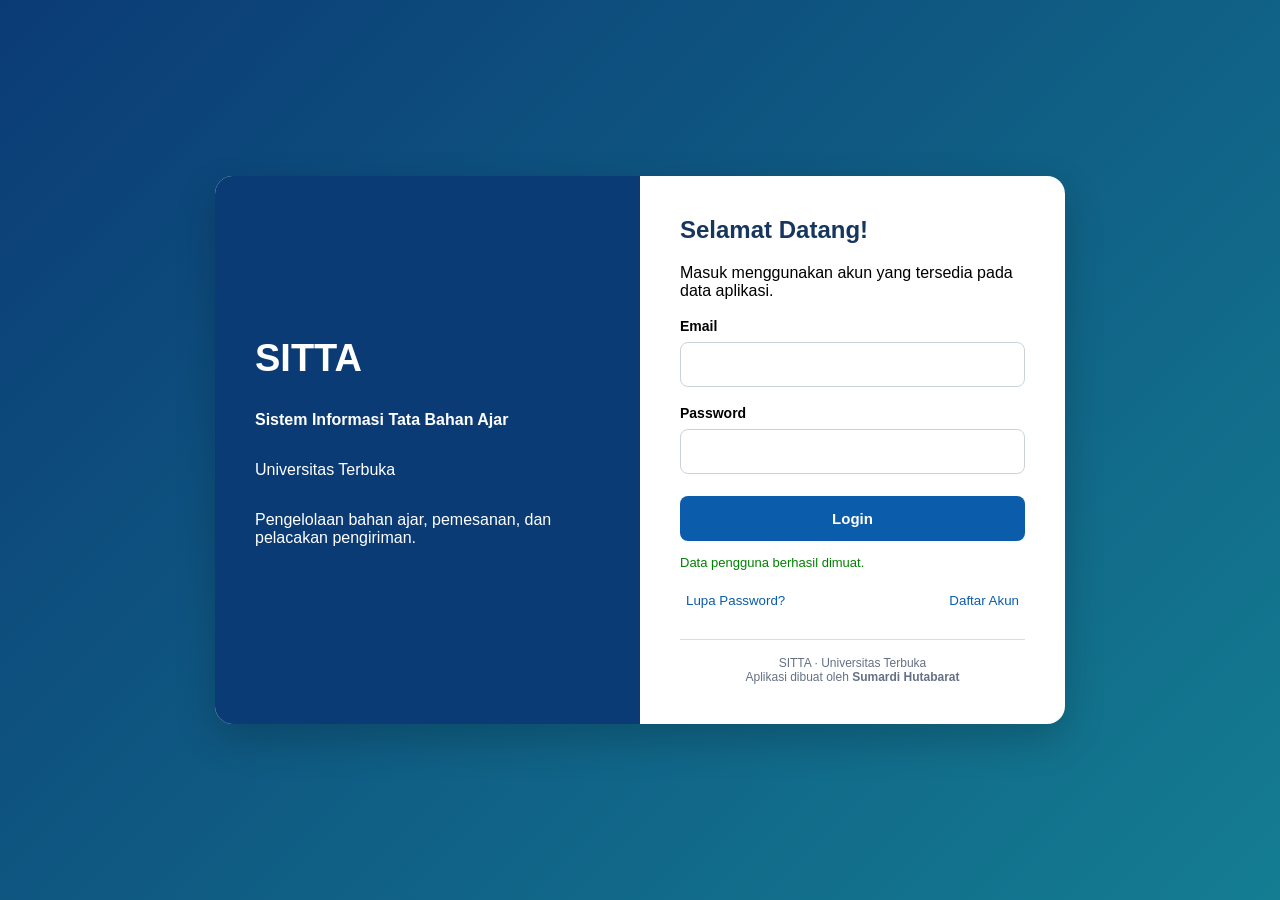
==== dashboard.html @ 5475730e "Create dashboard.html" ====
```html
<!DOCTYPE html>
<html lang="id">
<head>
    <meta charset="UTF-8">
    <meta name="viewport" content="width=device-width, initial-scale=1.0">
    <title>Dashboard SITTA - Universitas Terbuka</title>

    <style>
        * {
            box-sizing: border-box;
            margin: 0;
            padding: 0;
        }

        body {
            font-family: Arial, sans-serif;
            background: #f3f6fb;
            color: #243247;
        }

        header {
            background: #123b68;
            color: white;
            padding: 20px 5%;
            display: flex;
            justify-content: space-between;
            align-items: center;
            gap: 15px;
            flex-wrap: wrap;
        }

        header h1 {
            font-size: 23px;
        }

        header p {
            margin-top: 6px;
            font-size: 13px;
            color: #dce8f7;
        }

        .logout {
            border: 1px solid white;
            color: white;
            background: transparent;
            border-radius: 7px;
            padding: 10px 16px;
            cursor: pointer;
        }

        .logout:hover {
            background: white;
            color: #123b68;
        }

        main {
            max-width: 1200px;
            margin: 28px auto;
            padding: 0 20px 35px;
        }

        .welcome {
            background: linear-gradient(120deg, #174d83, #2878b9);
            color: white;
            padding: 27px;
            border-radius: 14px;
            margin-bottom: 25px;
            box-shadow: 0 5px 15px #173b6618;
        }

        .welcome h2 {
            font-size: 25px;
            margin-bottom: 10px;
        }

        .welcome p {
            line-height: 1.6;
        }

        .section-title {
            margin: 25px 0 15px;
            font-size: 20px;
        }

        .menu-grid {
            display: grid;
            grid-template-columns: repeat(3, minmax(0, 1fr));
            gap: 16px;
        }

        .menu-card {
            display: block;
            background: white;
            padding: 22px;
            min-height: 130px;
            border-radius: 12px;
            border: 1px solid #e4eaf2;
            text-decoration: none;
            color: #243247;
            transition: 0.2s;
            box-shadow: 0 3px 10px #173b6608;
        }

        .menu-card:hover {
            transform: translateY(-3px);
            border-color: #2878b9;
            box-shadow: 0 7px 18px #173b6615;
        }

        .menu-icon {
            font-size: 27px;
            margin-bottom: 13px;
        }

        .menu-card h3 {
            color: #174d83;
            font-size: 16px;
            margin-bottom: 7px;
        }

        .menu-card p {
            font-size: 13px;
            line-height: 1.5;
            color: #68778b;
        }

        .tracking-box {
            margin-top: 28px;
            background: white;
            padding: 25px;
            border-radius: 12px;
            border: 1px solid #e4eaf2;
            box-shadow: 0 3px 10px #173b6608;
        }

        .tracking-box h2 {
            font-size: 21px;
            margin-bottom: 8px;
        }

        .tracking-box .description {
            color: #68778b;
            font-size: 14px;
            margin-bottom: 18px;
            line-height: 1.6;
        }

        .search-form {
            display: flex;
            gap: 10px;
            margin-bottom: 20px;
        }

        .search-form input {
            flex: 1;
            min-width: 0;
            padding: 13px;
            border: 1px solid #cbd5e1;
            border-radius: 7px;
            font-size: 15px;
        }

        .search-form button {
            background: #1765a5;
            color: white;
            border: none;
            border-radius: 7px;
            padding: 0 24px;
            font-size: 15px;
            cursor: pointer;
        }

        .search-form button:hover {
            background: #104c80;
        }

        .message {
            padding: 14px;
            background: #f8fafc;
            border-radius: 7px;
            color: #64748b;
            font-size: 14px;
        }

        .result {
            display: none;
            margin-top: 18px;
        }

        .result-heading {
            display: flex;
            justify-content: space-between;
            align-items: center;
            gap: 12px;
            flex-wrap: wrap;
            margin-bottom: 18px;
        }

        .status {
            display: inline-block;
            padding: 7px 12px;
            border-radius: 20px;
            font-size: 12px;
            font-weight: bold;
            background: #dbeafe;
            color: #1d4ed8;
        }

        .progress-track {
            height: 10px;
            background: #e2e8f0;
            border-radius: 20px;
            overflow: hidden;
            margin: 12px 0 8px;
        }

        .progress-fill {
            height: 100%;
            width: 0;
            background: #16a34a;
            border-radius: 20px;
            transition: width 0.4s;
        }

        .progress-caption {
            font-size: 13px;
            color: #64748b;
            margin-bottom: 22px;
        }

        .detail-grid {
            display: grid;
            grid-template-columns: repeat(2, minmax(0, 1fr));
            gap: 12px;
        }

        .detail-item {
            padding: 15px;
            border-radius: 8px;
            background: #f6f8fc;
            overflow-wrap: anywhere;
        }

        .detail-item .label {
            font-size: 12px;
            color: #64748b;
            margin-bottom: 7px;
        }

        .detail-item .value {
            font-size: 15px;
            font-weight: bold;
        }

        .history {
            margin-top: 24px;
        }

        .history h3 {
            font-size: 17px;
            margin-bottom: 15px;
        }

        .history-item {
            border-left: 3px solid #2878b9;
            padding: 2px 0 17px 15px;
            margin-left: 5px;
        }

        .history-item:last-child {
            padding-bottom: 0;
        }

        .history-time {
            font-size: 12px;
            color: #64748b;
            margin-bottom: 5px;
        }

        .history-text {
            font-size: 14px;
            line-height: 1.5;
        }

        footer {
            text-align: center;
            padding: 22px 15px;
            color: #7b8798;
            font-size: 12px;
        }

        @media (max-width: 800px) {
            .menu-grid {
                grid-template-columns: repeat(2, minmax(0, 1fr));
            }
        }

        @media (max-width: 520px) {
            header h1 {
                font-size: 19px;
            }

            main {
                margin-top: 18px;
                padding: 0 13px 25px;
            }

            .welcome {
                padding: 21px;
            }

            .welcome h2 {
                font-size: 21px;
            }

            .menu-grid,
            .detail-grid {
                grid-template-columns: 1fr;
            }

            .search-form {
                flex-direction: column;
            }

            .search-form button {
                padding: 13px;
            }

            .tracking-box {
                padding: 18px;
            }
        }
    </style>
</head>

<body>
    <header>
        <div>
            <h1>SITTA | Universitas Terbuka</h1>
            <p>Sistem Informasi Tiras dan Transaksi Bahan Ajar</p>
        </div>
        <button class="logout" id="logoutButton" type="button">
            Keluar
        </button>
    </header>

    <main>
        <section class="welcome">
            <h2 id="greeting">Selamat datang!</h2>
            <p id="userInfo">Selamat menggunakan aplikasi SITTA.</p>
            <p id="dateInfo"></p>
        </section>

        <h2 class="section-title">Menu Utama</h2>

        <section class="menu-grid">
            <a class="menu-card" href="stok.html">
                <div class="menu-icon">📚</div>
                <h3>Informasi Bahan Ajar</h3>
                <p>Melihat informasi dan ketersediaan stok bahan ajar.</p>
            </a>

            <a class="menu-card" href="#tracking">
                <div class="menu-icon">📦</div>
                <h3>Tracking Pengiriman</h3>
                <p>Mencari status pengiriman berdasarkan nomor DO.</p>
            </a>

            <a class="menu-card" href="laporan.html">
                <div class="menu-icon">📊</div>
                <h3>Laporan</h3>
                <p>Menu untuk melihat laporan transaksi bahan ajar.</p>
            </a>

            <a class="menu-card" href="monitoring.html">
                <div class="menu-icon">🚚</div>
                <h3>Monitoring Progress DO</h3>
                <p>Memantau perkembangan pengiriman Delivery Order.</p>
            </a>

            <a class="menu-card" href="rekap.html">
                <div class="menu-icon">🗂️</div>
                <h3>Rekap Bahan Ajar</h3>
                <p>Menu rekapitulasi data bahan ajar.</p>
            </a>

            <a class="menu-card" href="histori.html">
                <div class="menu-icon">🕘</div>
                <h3>Histori Transaksi</h3>
                <p>Menu untuk melihat riwayat transaksi bahan ajar.</p>
            </a>
        </section>

        <section class="tracking-box" id="tracking">
            <h2>Tracking Pengiriman Bahan Ajar</h2>
            <p class="description">
                Masukkan nomor Delivery Order (DO), lalu tekan Cari untuk
                melihat status dan detail pengiriman.
            </p>

            <form class="search-form" id="trackingForm">
                <input
                    type="text"
                    id="nomorDO"
                    placeholder="Contoh: 2023001234"
                    aria-label="Nomor Delivery Order"
                    required
                >
                <button type="submit">Cari</button>
            </form>

            <div class="message" id="message">
                Silakan masukkan nomor DO untuk mencari data pengiriman.
            </div>

            <div class="result" id="result">
                <div class="result-heading">
                    <div>
                        <h3 id="resultDO">Nomor DO</h3>
                        <p id="resultName" style="margin-top: 7px;"></p>
                    </div>
                    <span class="status" id="resultStatus"></span>
                </div>

                <p style="font-size: 14px;">Progress pengiriman</p>
                <div class="progress-track">
                    <div class="progress-fill" id="progressFill"></div>
                </div>
                <p class="progress-caption" id="progressCaption"></p>

                <div class="detail-grid">
                    <div class="detail-item">
                        <div class="label">Nama Mahasiswa</div>
                        <div class="value" id="detailNama"></div>
                    </div>
                    <div class="detail-item">
                        <div class="label">Ekspedisi</div>
                        <div class="value" id="detailEkspedisi"></div>
                    </div>
                    <div class="detail-item">
                        <div class="label">Tanggal Kirim</div>
                        <div class="value" id="detailTanggal"></div>
                    </div>
                    <div class="detail-item">
                        <div class="label">Jenis Paket / Kode Lokasi</div>
                        <div class="value" id="detailPaket"></div>
                    </div>
                    <div class="detail-item">
                        <div class="label">Total Pembayaran</div>
                        <div class="value" id="detailTotal"></div>
                    </div>
                </div>

                <div class="history">
                    <h3>Riwayat Perjalanan</h3>
                    <div id="historyList"></div>
                </div>
            </div>
        </section>
    </main>

    <footer>
        SITTA — Sistem Informasi Tiras dan Transaksi Bahan Ajar
    </footer>

    <!-- Data pengguna dan tracking diambil dari data.js -->
    <script src="./data.js"></script>

    <script>
        // Periksa sesi login
        const sesiPengguna = sessionStorage.getItem("sittaPenggunaAktif");

        if (!sesiPengguna) {
            window.location.replace("./login.html");
        }

        let penggunaAktif = null;

        try {
            penggunaAktif = JSON.parse(sesiPengguna || "null");
        } catch (error) {
            penggunaAktif = null;
        }

        // Greeting berdasarkan waktu lokal perangkat
        function tampilkanGreeting() {
            const jam = new Date().getHours();
            let sapaan = "Selamat malam";

            if (jam >= 4 && jam < 11) {
                sapaan = "Selamat pagi";
            } else if (jam >= 11 && jam < 15) {
                sapaan = "Selamat siang";
            } else if (jam >= 15 && jam < 18) {
                sapaan = "Selamat sore";
            }

            const nama = penggunaAktif && penggunaAktif.nama
                ? penggunaAktif.nama
                : "Pengguna SITTA";

            document.getElementById("greeting").textContent =
                sapaan + ", " + nama + "!";

            document.getElementById("userInfo").textContent =
                "Selamat datang di Dashboard SITTA Universitas Terbuka.";

            document.getElementById("dateInfo").textContent =
                new Date().toLocaleDateString("id-ID", {
                    weekday: "long",
                    day: "numeric",
                    month: "long",
                    year: "numeric"
                });
        }

        tampilkanGreeting();

        // Keluar dari aplikasi
        document.getElementById("logoutButton").addEventListener("click", function () {
            sessionStorage.removeItem("sittaPenggunaAktif");
            window.location.replace("./login.html");
        });

        // Cari dan tampilkan data tracking
        document.getElementById("trackingForm").addEventListener("submit", function (event) {
            event.preventDefault();

            const nomor = document.getElementById("nomorDO").value.trim();
            const message = document.getElementById("message");
            const result = document.getElementById("result");

            result.style.display = "none";
            message.style.display = "block";

            if (!nomor) {
                message.textContent = "Silakan masukkan nomor DO terlebih dahulu.";
                return;
            }

            if (typeof dataTracking === "undefined") {
                message.textContent =
                    "Data tracking tidak ditemukan. Periksa isi file data.js.";
                return;
            }

            const data = dataTracking[nomor];

            if (!data) {
                message.textContent =
                    "Nomor DO " + nomor +
                    " tidak ditemukan. Periksa kembali nomor yang dimasukkan.";
                return;
            }

            const riwayat = Array.isArray(data.perjalanan)
                ? data.perjalanan
                : [];

            const statusLower = String(data.status || "").toLowerCase();
            let progress = 25;

            if (statusLower.includes("perjalanan")) {
                progress = 60;
            } else if (
                statusLower.includes("dikirim") ||
                statusLower.includes("selesai") ||
                statusLower.includes("diterima")
            ) {
                progress = 100;
            }

            document.getElementById("resultDO").textContent =
                "Nomor DO: " + (data.nomorDO || nomor);

            document.getElementById("resultName").textContent =
                "Nama mahasiswa: " + (data.nama || "-");

            document.getElementById("resultStatus").textContent =
                data.status || "Status tidak tersedia";

            document.getElementById("progressFill").style.width =
                progress + "%";

            document.getElementById("progressCaption").textContent =
                progress + "% — " + (data.status || "Status tidak tersedia");

            document.getElementById("detailNama").textContent =
                data.nama || "-";

            document.getElementById("detailEkspedisi").textContent =
                data.ekspedisi || "-";

            document.getElementById("detailTanggal").textContent =
                data.tanggalKirim || "-";

            document.getElementById("detailPaket").textContent =
                data.paket || "-";

            document.getElementById("detailTotal").textContent =
                data.total || "-";

            const historyList = document.getElementById("historyList");
            historyList.replaceChildren();

            if (riwayat.length === 0) {
                const kosong = document.createElement("p");
                kosong.className = "message";
                kosong.textContent = "Belum ada riwayat perjalanan.";
                historyList.appendChild(kosong);
            } else {
                riwayat.forEach(function (item) {
                    const baris = document.createElement("div");
                    baris.className = "history-item";

                    const waktu = document.createElement("div");
                    waktu.className = "history-time";
                    waktu.textContent = item.waktu || "-";

                    const keterangan = document.createElement("div");
                    keterangan.className = "history-text";
                    keterangan.textContent = item.keterangan || "-";

                    baris.appendChild(waktu);
                    baris.appendChild(keterangan);
                    historyList.appendChild(baris);
                });
            }

            message.style.display = "none";
            result.style.display = "block";
        });
    </script>
</body>
</html>
```
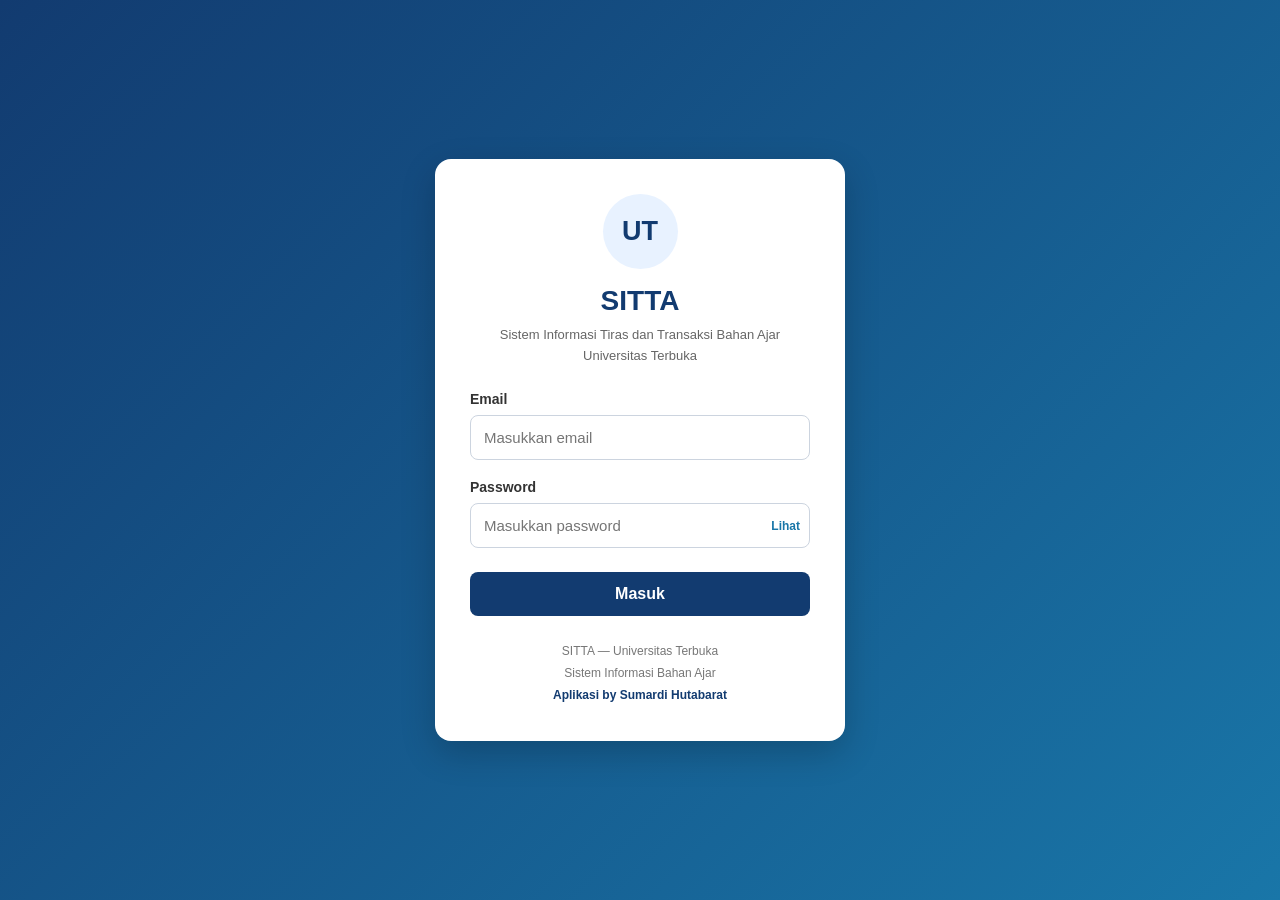
==== commit e95d15f5: "Update dashboard.html" ====
--- a/dashboard.html
+++ b/dashboard.html
@@ -7,6 +7,17 @@
     <title>Dashboard SITTA - Universitas Terbuka</title>
 
     <style>
+        :root {
+            --biru: #174d83;
+            --biru-gelap: #10365e;
+            --biru-muda: #eaf3fc;
+            --latar: #f3f6fb;
+            --teks: #263548;
+            --abu: #64748b;
+            --garis: #e2e8f0;
+            --putih: #ffffff;
+        }
+
         * {
             box-sizing: border-box;
             margin: 0;
@@ -14,257 +25,393 @@
         }
 
         body {
-            font-family: Arial, sans-serif;
-            background: #f3f6fb;
-            color: #243247;
+            font-family: Arial, Helvetica, sans-serif;
+            background: var(--latar);
+            color: var(--teks);
         }
 
         header {
-            background: #123b68;
+            background: var(--biru-gelap);
             color: white;
-            padding: 20px 5%;
+            padding: 18px 5%;
+            display: flex;
+            align-items: center;
+            justify-content: space-between;
+            gap: 15px;
+            flex-wrap: wrap;
+        }
+
+        .brand {
+            display: flex;
+            align-items: center;
+            gap: 12px;
+        }
+
+        .brand-icon {
+            width: 48px;
+            height: 48px;
+            border-radius: 10px;
+            background: white;
+            color: var(--biru);
+            display: grid;
+            place-items: center;
+            font-size: 27px;
+        }
+
+        .brand h1 {
+            font-size: 23px;
+            margin-bottom: 5px;
+        }
+
+        .brand p {
+            font-size: 12px;
+            color: #dceafa;
+        }
+
+        .header-right {
+            display: flex;
+            align-items: center;
+            gap: 15px;
+        }
+
+        #headerUser {
+            font-size: 14px;
+        }
+
+        .logout {
+            background: transparent;
+            border: 1px solid white;
+            border-radius: 7px;
+            color: white;
+            padding: 10px 15px;
+            cursor: pointer;
+        }
+
+        .logout:hover {
+            background: white;
+            color: var(--biru-gelap);
+        }
+
+        main {
+            max-width: 1200px;
+            margin: 28px auto;
+            padding: 0 22px 40px;
+        }
+
+        /* GREETING */
+        .welcome {
+            background: linear-gradient(120deg, #174d83, #2878b9);
+            color: white;
+            padding: 30px;
+            border-radius: 15px;
+            margin-bottom: 30px;
+            box-shadow: 0 6px 18px #174d8318;
+        }
+
+        .welcome .date {
+            color: #dceafa;
+            font-size: 13px;
+            margin-bottom: 12px;
+        }
+
+        .welcome h2 {
+            font-size: 28px;
+            margin-bottom: 12px;
+        }
+
+        .welcome p {
+            font-size: 14px;
+            line-height: 1.7;
+        }
+
+        /* MENU */
+        .section-heading {
             display: flex;
             justify-content: space-between;
             align-items: center;
-            gap: 15px;
             flex-wrap: wrap;
-        }
-
-        header h1 {
-            font-size: 23px;
-        }
-
-        header p {
-            margin-top: 6px;
+            gap: 10px;
+            margin-bottom: 17px;
+        }
+
+        .section-heading h2 {
+            font-size: 21px;
+        }
+
+        .section-heading span {
             font-size: 13px;
-            color: #dce8f7;
-        }
-
-        .logout {
-            border: 1px solid white;
-            color: white;
-            background: transparent;
-            border-radius: 7px;
-            padding: 10px 16px;
-            cursor: pointer;
-        }
-
-        .logout:hover {
-            background: white;
-            color: #123b68;
-        }
-
-        main {
-            max-width: 1200px;
-            margin: 28px auto;
-            padding: 0 20px 35px;
-        }
-
-        .welcome {
-            background: linear-gradient(120deg, #174d83, #2878b9);
-            color: white;
-            padding: 27px;
-            border-radius: 14px;
-            margin-bottom: 25px;
-            box-shadow: 0 5px 15px #173b6618;
-        }
-
-        .welcome h2 {
-            font-size: 25px;
-            margin-bottom: 10px;
-        }
-
-        .welcome p {
-            line-height: 1.6;
-        }
-
-        .section-title {
-            margin: 25px 0 15px;
-            font-size: 20px;
+            color: var(--abu);
         }
 
         .menu-grid {
             display: grid;
             grid-template-columns: repeat(3, minmax(0, 1fr));
-            gap: 16px;
+            gap: 18px;
         }
 
         .menu-card {
-            display: block;
+            display: flex;
+            align-items: flex-start;
+            gap: 14px;
+            min-height: 145px;
+            padding: 22px 18px;
             background: white;
-            padding: 22px;
-            min-height: 130px;
-            border-radius: 12px;
-            border: 1px solid #e4eaf2;
+            border: 1px solid var(--garis);
+            border-radius: 13px;
+            color: var(--teks);
             text-decoration: none;
-            color: #243247;
             transition: 0.2s;
-            box-shadow: 0 3px 10px #173b6608;
+            box-shadow: 0 3px 10px #14325008;
         }
 
         .menu-card:hover {
             transform: translateY(-3px);
-            border-color: #2878b9;
-            box-shadow: 0 7px 18px #173b6615;
+            border-color: #83b4e5;
+            box-shadow: 0 8px 20px #14325012;
         }
 
         .menu-icon {
-            font-size: 27px;
-            margin-bottom: 13px;
-        }
-
-        .menu-card h3 {
-            color: #174d83;
-            font-size: 16px;
-            margin-bottom: 7px;
-        }
-
-        .menu-card p {
+            width: 48px;
+            height: 48px;
+            flex-shrink: 0;
+            display: grid;
+            place-items: center;
+            background: var(--biru-muda);
+            border-radius: 12px;
+            font-size: 25px;
+        }
+
+        .menu-content h3 {
+            color: var(--biru);
+            font-size: 15px;
+            line-height: 1.5;
+            margin-bottom: 8px;
+        }
+
+        .menu-content p {
+            color: var(--abu);
             font-size: 13px;
-            line-height: 1.5;
-            color: #68778b;
-        }
-
-        .tracking-box {
-            margin-top: 28px;
+            line-height: 1.6;
+        }
+
+        /* TRACKING */
+        .panel {
             background: white;
-            padding: 25px;
-            border-radius: 12px;
-            border: 1px solid #e4eaf2;
-            box-shadow: 0 3px 10px #173b6608;
-        }
-
-        .tracking-box h2 {
+            border: 1px solid var(--garis);
+            border-radius: 14px;
+            padding: 26px;
+            margin-top: 30px;
+            box-shadow: 0 3px 10px #14325008;
+        }
+
+        .panel h2 {
             font-size: 21px;
-            margin-bottom: 8px;
-        }
-
-        .tracking-box .description {
-            color: #68778b;
+            margin-bottom: 10px;
+        }
+
+        .description {
+            color: var(--abu);
             font-size: 14px;
-            margin-bottom: 18px;
-            line-height: 1.6;
+            line-height: 1.7;
+            margin-bottom: 20px;
         }
 
         .search-form {
             display: flex;
             gap: 10px;
-            margin-bottom: 20px;
         }
 
         .search-form input {
             flex: 1;
             min-width: 0;
-            padding: 13px;
+            padding: 14px;
             border: 1px solid #cbd5e1;
-            border-radius: 7px;
-            font-size: 15px;
+            border-radius: 8px;
+            font-size: 14px;
+            outline: none;
+        }
+
+        .search-form input:focus {
+            border-color: #2878b9;
+            box-shadow: 0 0 0 3px #2878b91c;
         }
 
         .search-form button {
-            background: #1765a5;
+            border: none;
+            border-radius: 8px;
+            background: var(--biru);
             color: white;
-            border: none;
-            border-radius: 7px;
-            padding: 0 24px;
-            font-size: 15px;
+            font-weight: bold;
+            padding: 0 27px;
             cursor: pointer;
         }
 
         .search-form button:hover {
-            background: #104c80;
+            background: var(--biru-gelap);
         }
 
         .message {
-            padding: 14px;
+            padding: 14px 16px;
+            margin-top: 18px;
             background: #f8fafc;
-            border-radius: 7px;
-            color: #64748b;
+            border: 1px solid var(--garis);
+            border-radius: 8px;
+            color: var(--abu);
             font-size: 14px;
-        }
-
-        .result {
+            line-height: 1.6;
+        }
+
+        .message.error {
+            color: #b91c1c;
+            background: #fef2f2;
+            border-color: #fecaca;
+        }
+
+        .results {
             display: none;
-            margin-top: 18px;
+            margin-top: 25px;
+            padding-top: 23px;
+            border-top: 1px solid var(--garis);
         }
 
         .result-heading {
             display: flex;
             justify-content: space-between;
-            align-items: center;
-            gap: 12px;
+            align-items: flex-start;
             flex-wrap: wrap;
-            margin-bottom: 18px;
+            gap: 14px;
+            margin-bottom: 22px;
+        }
+
+        .result-heading h3 {
+            font-size: 19px;
+            margin-bottom: 8px;
+        }
+
+        .result-heading p {
+            font-size: 14px;
+            color: var(--abu);
         }
 
         .status {
             display: inline-block;
-            padding: 7px 12px;
             border-radius: 20px;
+            padding: 8px 13px;
             font-size: 12px;
             font-weight: bold;
+            color: #1d4ed8;
             background: #dbeafe;
-            color: #1d4ed8;
+        }
+
+        .status.selesai {
+            color: #166534;
+            background: #dcfce7;
+        }
+
+        .progress-label {
+            font-size: 14px;
+            font-weight: bold;
         }
 
         .progress-track {
-            height: 10px;
-            background: #e2e8f0;
+            height: 11px;
+            margin: 12px 0 8px;
             border-radius: 20px;
             overflow: hidden;
-            margin: 12px 0 8px;
+            background: #e2e8f0;
         }
 
         .progress-fill {
             height: 100%;
             width: 0;
+            border-radius: 20px;
             background: #16a34a;
-            border-radius: 20px;
-            transition: width 0.4s;
+            transition: width 0.35s;
         }
 
         .progress-caption {
-            font-size: 13px;
-            color: #64748b;
+            color: var(--abu);
+            font-size: 12px;
             margin-bottom: 22px;
         }
 
         .detail-grid {
             display: grid;
             grid-template-columns: repeat(2, minmax(0, 1fr));
-            gap: 12px;
+            gap: 13px;
         }
 
         .detail-item {
-            padding: 15px;
-            border-radius: 8px;
-            background: #f6f8fc;
+            padding: 16px;
+            background: #f7f9fc;
+            border-radius: 9px;
             overflow-wrap: anywhere;
         }
 
-        .detail-item .label {
+        .detail-label {
+            color: var(--abu);
             font-size: 12px;
-            color: #64748b;
-            margin-bottom: 7px;
-        }
-
-        .detail-item .value {
-            font-size: 15px;
+            margin-bottom: 8px;
+        }
+
+        .detail-value {
+            font-size: 14px;
             font-weight: bold;
         }
 
-        .history {
-            margin-top: 24px;
-        }
-
-        .history h3 {
+        /* DETAIL PEMESANAN */
+        .subsection {
+            margin-top: 27px;
+        }
+
+        .subsection h3 {
             font-size: 17px;
-            margin-bottom: 15px;
-        }
-
+            margin-bottom: 14px;
+        }
+
+        .table-wrap {
+            width: 100%;
+            overflow-x: auto;
+        }
+
+        table {
+            width: 100%;
+            border-collapse: collapse;
+            font-size: 13px;
+        }
+
+        th, td {
+            border: 1px solid var(--garis);
+            padding: 12px;
+            text-align: left;
+            vertical-align: top;
+        }
+
+        th {
+            background: var(--biru-muda);
+            color: var(--biru-gelap);
+        }
+
+        .order-summary {
+            margin-top: 15px;
+            padding: 16px;
+            background: #f7f9fc;
+            border-radius: 9px;
+            font-size: 14px;
+            line-height: 1.8;
+        }
+
+        .order-total {
+            color: var(--biru);
+            font-size: 17px;
+            font-weight: bold;
+            margin-top: 5px;
+        }
+
+        /* HISTORI */
         .history-item {
             border-left: 3px solid #2878b9;
-            padding: 2px 0 17px 15px;
+            padding: 0 0 20px 17px;
             margin-left: 5px;
         }
 
@@ -273,45 +420,56 @@
         }
 
         .history-time {
+            color: var(--abu);
             font-size: 12px;
-            color: #64748b;
-            margin-bottom: 5px;
+            margin-bottom: 6px;
         }
 
         .history-text {
             font-size: 14px;
-            line-height: 1.5;
+            line-height: 1.6;
         }
 
         footer {
+            padding: 23px 15px;
+            background: white;
+            border-top: 1px solid var(--garis);
+            color: var(--abu);
             text-align: center;
-            padding: 22px 15px;
-            color: #7b8798;
             font-size: 12px;
-        }
-
-        @media (max-width: 800px) {
+            line-height: 1.7;
+        }
+
+        @media (max-width: 900px) {
             .menu-grid {
                 grid-template-columns: repeat(2, minmax(0, 1fr));
             }
         }
 
-        @media (max-width: 520px) {
-            header h1 {
-                font-size: 19px;
+        @media (max-width: 600px) {
+            header {
+                padding: 15px;
+            }
+
+            .brand h1 {
+                font-size: 20px;
+            }
+
+            #headerUser {
+                display: none;
             }
 
             main {
                 margin-top: 18px;
-                padding: 0 13px 25px;
+                padding: 0 13px 28px;
             }
 
             .welcome {
-                padding: 21px;
+                padding: 23px 20px;
             }
 
             .welcome h2 {
-                font-size: 21px;
+                font-size: 23px;
             }
 
             .menu-grid,
@@ -319,174 +477,258 @@
                 grid-template-columns: 1fr;
             }
 
+            .menu-card {
+                min-height: auto;
+            }
+
+            .panel {
+                padding: 19px;
+            }
+
             .search-form {
                 flex-direction: column;
             }
 
             .search-form button {
-                padding: 13px;
-            }
-
-            .tracking-box {
-                padding: 18px;
+                padding: 14px;
             }
         }
     </style>
 </head>
 
 <body>
+
     <header>
-        <div>
-            <h1>SITTA | Universitas Terbuka</h1>
-            <p>Sistem Informasi Tiras dan Transaksi Bahan Ajar</p>
+        <div class="brand">
+            <div class="brand-icon">🎓</div>
+            <div>
+                <h1>SITTA</h1>
+                <p>Sistem Informasi Tiras dan Transaksi Bahan Ajar</p>
+            </div>
         </div>
-        <button class="logout" id="logoutButton" type="button">
-            Keluar
-        </button>
+
+        <div class="header-right">
+            <span id="headerUser">Pengguna SITTA</span>
+            <button type="button" class="logout" id="logoutButton">
+                Keluar
+            </button>
+        </div>
     </header>
 
     <main>
+
+        <!-- GREETING -->
         <section class="welcome">
+            <p class="date" id="dateInfo"></p>
             <h2 id="greeting">Selamat datang!</h2>
-            <p id="userInfo">Selamat menggunakan aplikasi SITTA.</p>
-            <p id="dateInfo"></p>
+            <p>
+                Selamat datang di Dashboard Menu Utama SITTA.
+                Silakan pilih menu yang ingin digunakan untuk mengakses
+                informasi bahan ajar, pemesanan, dan pengiriman.
+            </p>
         </section>
 
-        <h2 class="section-title">Menu Utama</h2>
-
-        <section class="menu-grid">
-            <a class="menu-card" href="stok.html">
-                <div class="menu-icon">📚</div>
-                <h3>Informasi Bahan Ajar</h3>
-                <p>Melihat informasi dan ketersediaan stok bahan ajar.</p>
-            </a>
-
-            <a class="menu-card" href="#tracking">
-                <div class="menu-icon">📦</div>
-                <h3>Tracking Pengiriman</h3>
-                <p>Mencari status pengiriman berdasarkan nomor DO.</p>
-            </a>
-
-            <a class="menu-card" href="laporan.html">
-                <div class="menu-icon">📊</div>
-                <h3>Laporan</h3>
-                <p>Menu untuk melihat laporan transaksi bahan ajar.</p>
-            </a>
-
-            <a class="menu-card" href="monitoring.html">
-                <div class="menu-icon">🚚</div>
-                <h3>Monitoring Progress DO</h3>
-                <p>Memantau perkembangan pengiriman Delivery Order.</p>
-            </a>
-
-            <a class="menu-card" href="rekap.html">
-                <div class="menu-icon">🗂️</div>
-                <h3>Rekap Bahan Ajar</h3>
-                <p>Menu rekapitulasi data bahan ajar.</p>
-            </a>
-
-            <a class="menu-card" href="histori.html">
-                <div class="menu-icon">🕘</div>
-                <h3>Histori Transaksi</h3>
-                <p>Menu untuk melihat riwayat transaksi bahan ajar.</p>
-            </a>
+        <!-- ENAM MENU UTAMA -->
+        <section>
+            <div class="section-heading">
+                <h2>Menu Utama</h2>
+                <span>Pilih menu untuk melanjutkan</span>
+            </div>
+
+            <div class="menu-grid">
+
+                <a class="menu-card" href="stok.html">
+                    <div class="menu-icon">📚</div>
+                    <div class="menu-content">
+                        <h3>Informasi Bahan Ajar</h3>
+                        <p>Melihat informasi, jenis, dan ketersediaan stok bahan ajar.</p>
+                    </div>
+                </a>
+
+                <a class="menu-card" href="#tracking">
+                    <div class="menu-icon">📦</div>
+                    <div class="menu-content">
+                        <h3>Tracking Pengiriman</h3>
+                        <p>Mencari status pengiriman berdasarkan nomor DO.</p>
+                    </div>
+                </a>
+
+                <a class="menu-card" href="laporan.html">
+                    <div class="menu-icon">📊</div>
+                    <div class="menu-content">
+                        <h3>Laporan</h3>
+                        <p>Melihat informasi laporan transaksi bahan ajar.</p>
+                    </div>
+                </a>
+
+                
+<a class="menu-card" href="monitoring.html">
+    <div class="menu-icon">🚚</div>
+    <div class="menu-content">
+        <h3>Monitoring Progress DO Bahan Ajar</h3>
+        <p>Memantau perkembangan pengiriman Delivery Order.</p>
+    </div>
+</a>
+
+<a class="menu-card" href="rekap.html">
+    <div class="menu-icon">🗂️</div>
+    <div class="menu-content">
+        <h3>Rekap Bahan Ajar</h3>
+        <p>Melihat rekapitulasi data bahan ajar.</p>
+    </div>
+</a>
+
+                <a class="menu-card" href="histori.html">
+                    <div class="menu-icon">🕘</div>
+                    <div class="menu-content">
+                        <h3>Histori Transaksi Bahan Ajar</h3>
+                        <p>Melihat riwayat transaksi bahan ajar.</p>
+                    </div>
+                </a>
+
+            </div>
         </section>
 
-        <section class="tracking-box" id="tracking">
-            <h2>Tracking Pengiriman Bahan Ajar</h2>
+        <!-- PENCARIAN TRACKING DAN PEMESANAN -->
+        <section class="panel" id="tracking">
+            <h2>Tracking dan Pemesanan Bahan Ajar</h2>
             <p class="description">
-                Masukkan nomor Delivery Order (DO), lalu tekan Cari untuk
-                melihat status dan detail pengiriman.
+                Masukkan nomor Delivery Order (DO) untuk melihat data
+                pemesanan, nama mahasiswa, rincian bahan ajar, total
+                pembayaran, status pengiriman, ekspedisi, dan histori perjalanan.
             </p>
 
             <form class="search-form" id="trackingForm">
                 <input
                     type="text"
                     id="nomorDO"
-                    placeholder="Contoh: 2023001234"
+                    placeholder="Masukkan Nomor DO, contoh: 2023001234"
                     aria-label="Nomor Delivery Order"
                     required
                 >
-                <button type="submit">Cari</button>
+                <button type="submit">Cari DO</button>
             </form>
 
-            <div class="message" id="message">
-                Silakan masukkan nomor DO untuk mencari data pengiriman.
+            <div class="message" id="message" aria-live="polite">
+                Silakan masukkan nomor DO untuk mencari data pemesanan
+                dan tracking pengiriman.
             </div>
 
-            <div class="result" id="result">
+            <div class="results" id="results">
+
                 <div class="result-heading">
                     <div>
-                        <h3 id="resultDO">Nomor DO</h3>
-                        <p id="resultName" style="margin-top: 7px;"></p>
+                        <h3 id="resultDO"></h3>
+                        <p id="resultNamaHeader"></p>
                     </div>
                     <span class="status" id="resultStatus"></span>
                 </div>
 
-                <p style="font-size: 14px;">Progress pengiriman</p>
+                <p class="progress-label">Progress Pengiriman</p>
                 <div class="progress-track">
                     <div class="progress-fill" id="progressFill"></div>
                 </div>
                 <p class="progress-caption" id="progressCaption"></p>
 
+                <!-- INFORMASI PENGIRIMAN -->
                 <div class="detail-grid">
                     <div class="detail-item">
-                        <div class="label">Nama Mahasiswa</div>
-                        <div class="value" id="detailNama"></div>
-                    </div>
+                        <div class="detail-label">Nama Mahasiswa</div>
+                        <div class="detail-value" id="detailNama"></div>
+                    </div>
+
                     <div class="detail-item">
-                        <div class="label">Ekspedisi</div>
-                        <div class="value" id="detailEkspedisi"></div>
-                    </div>
+                        <div class="detail-label">Ekspedisi</div>
+                        <div class="detail-value" id="detailEkspedisi"></div>
+                    </div>
+
                     <div class="detail-item">
-                        <div class="label">Tanggal Kirim</div>
-                        <div class="value" id="detailTanggal"></div>
-                    </div>
+                        <div class="detail-label">Tanggal Kirim</div>
+                        <div class="detail-value" id="detailTanggal"></div>
+                    </div>
+
                     <div class="detail-item">
-                        <div class="label">Jenis Paket / Kode Lokasi</div>
-                        <div class="value" id="detailPaket"></div>
-                    </div>
+                        <div class="detail-label">Kode Lokasi / Paket</div>
+                        <div class="detail-value" id="detailPaket"></div>
+                    </div>
+
                     <div class="detail-item">
-                        <div class="label">Total Pembayaran</div>
-                        <div class="value" id="detailTotal"></div>
+                        <div class="detail-label">Total Pembayaran</div>
+                        <div class="detail-value" id="detailTotal"></div>
+                    </div>
+
+                    <div class="detail-item">
+                        <div class="detail-label">Status Pesanan</div>
+                        <div class="detail-value" id="detailStatusPesanan"></div>
                     </div>
                 </div>
 
-                <div class="history">
-                    <h3>Riwayat Perjalanan</h3>
+                <!-- RINCIAN PEMESANAN -->
+                <div class="subsection">
+                    <h3>Detail Pemesanan Bahan Ajar</h3>
+                    <div id="orderInfo"></div>
+                    <div class="table-wrap">
+                        <table>
+                            <thead>
+                                <tr>
+                                    <th>Kode Barang</th>
+                                    <th>Nama Bahan Ajar</th>
+                                    <th>Jumlah</th>
+                                    <th>Harga Satuan</th>
+                                    <th>Subtotal</th>
+                                </tr>
+                            </thead>
+                            <tbody id="orderTableBody"></tbody>
+                        </table>
+                    </div>
+                    <div class="order-summary" id="orderSummary"></div>
+                </div>
+
+                <!-- HISTORI PENGIRIMAN -->
+                <div class="subsection">
+                    <h3>Histori Perjalanan Pengiriman</h3>
                     <div id="historyList"></div>
                 </div>
+
             </div>
         </section>
+
     </main>
 
     <footer>
         SITTA — Sistem Informasi Tiras dan Transaksi Bahan Ajar
+        <br>
+        Universitas Terbuka
     </footer>
 
-    <!-- Data pengguna dan tracking diambil dari data.js -->
+    <!-- Data bersumber dari data.js -->
     <script src="./data.js"></script>
 
     <script>
-        // Periksa sesi login
-        const sesiPengguna = sessionStorage.getItem("sittaPenggunaAktif");
-
-        if (!sesiPengguna) {
+        // =========================================
+        // 1. PERIKSA SESI LOGIN
+        // =========================================
+        const sesi = sessionStorage.getItem("sittaPenggunaAktif");
+
+        if (!sesi) {
             window.location.replace("./login.html");
         }
 
         let penggunaAktif = null;
 
         try {
-            penggunaAktif = JSON.parse(sesiPengguna || "null");
+            penggunaAktif = JSON.parse(sesi || "null");
         } catch (error) {
             penggunaAktif = null;
         }
 
-        // Greeting berdasarkan waktu lokal perangkat
+        // =========================================
+        // 2. GREETING SESUAI WAKTU LOKAL
+        // =========================================
         function tampilkanGreeting() {
-            const jam = new Date().getHours();
-            let sapaan = "Selamat malam";
+            const sekarang = new Date();
+            const jam = sekarang.getHours();
+            let sapaan;
 
             if (jam >= 4 && jam < 11) {
                 sapaan = "Selamat pagi";
@@ -494,6 +736,8 @@
                 sapaan = "Selamat siang";
             } else if (jam >= 15 && jam < 18) {
                 sapaan = "Selamat sore";
+            } else {
+                sapaan = "Selamat malam";
             }
 
             const nama = penggunaAktif && penggunaAktif.nama
@@ -503,11 +747,10 @@
             document.getElementById("greeting").textContent =
                 sapaan + ", " + nama + "!";
 
-            document.getElementById("userInfo").textContent =
-                "Selamat datang di Dashboard SITTA Universitas Terbuka.";
+            document.getElementById("headerUser").textContent = nama;
 
             document.getElementById("dateInfo").textContent =
-                new Date().toLocaleDateString("id-ID", {
+                sekarang.toLocaleDateString("id-ID", {
                     weekday: "long",
                     day: "numeric",
                     month: "long",
@@ -517,121 +760,279 @@
 
         tampilkanGreeting();
 
-        // Keluar dari aplikasi
-        document.getElementById("logoutButton").addEventListener("click", function () {
-            sessionStorage.removeItem("sittaPenggunaAktif");
-            window.location.replace("./login.html");
-        });
-
-        // Cari dan tampilkan data tracking
-        document.getElementById("trackingForm").addEventListener("submit", function (event) {
-            event.preventDefault();
-
-            const nomor = document.getElementById("nomorDO").value.trim();
-            const message = document.getElementById("message");
-            const result = document.getElementById("result");
-
-            result.style.display = "none";
-            message.style.display = "block";
-
-            if (!nomor) {
-                message.textContent = "Silakan masukkan nomor DO terlebih dahulu.";
+        // =========================================
+        // 3. KELUAR DARI APLIKASI
+        // =========================================
+        document.getElementById("logoutButton")
+            .addEventListener("click", function () {
+                sessionStorage.removeItem("sittaPenggunaAktif");
+                window.location.replace("./login.html");
+            });
+
+        // =========================================
+        // 4. FORMAT RUPIAH DAN TANGGAL
+        // =========================================
+        function formatRupiah(nilai) {
+            return "Rp " + Number(nilai || 0).toLocaleString("id-ID");
+        }
+
+        function formatTanggal(nilai) {
+            if (!nilai) return "-";
+
+            const tanggal = new Date(nilai + "T00:00:00");
+
+            if (Number.isNaN(tanggal.getTime())) {
+                return nilai;
+            }
+
+            return tanggal.toLocaleDateString("id-ID", {
+                day: "numeric",
+                month: "long",
+                year: "numeric"
+            });
+        }
+
+        // =========================================
+        // 5. TAMPILKAN DETAIL PEMESANAN
+        // =========================================
+        function tampilkanPemesanan(nomor, tracking) {
+            const tbody = document.getElementById("orderTableBody");
+            const orderInfo = document.getElementById("orderInfo");
+            const orderSummary = document.getElementById("orderSummary");
+
+            tbody.replaceChildren();
+            orderInfo.replaceChildren();
+            orderSummary.replaceChildren();
+
+            const pesanan = typeof dataPemesanan !== "undefined"
+                ? dataPemesanan[nomor]
+                : null;
+
+            if (!pesanan) {
+                const pesan = document.createElement("p");
+                pesan.className = "message";
+                pesan.textContent =
+                    "Data pemesanan untuk nomor DO ini belum tersedia.";
+                orderInfo.appendChild(pesan);
+
+                document.getElementById("detailStatusPesanan").textContent = "-";
                 return;
             }
 
-            if (typeof dataTracking === "undefined") {
-                message.textContent =
-                    "Data tracking tidak ditemukan. Periksa isi file data.js.";
-                return;
-            }
-
-            const data = dataTracking[nomor];
-
-            if (!data) {
-                message.textContent =
-                    "Nomor DO " + nomor +
-                    " tidak ditemukan. Periksa kembali nomor yang dimasukkan.";
-                return;
-            }
-
-            const riwayat = Array.isArray(data.perjalanan)
-                ? data.perjalanan
+            const tanggalPesan = document.createElement("p");
+            tanggalPesan.className = "description";
+            tanggalPesan.textContent =
+                "Tanggal pemesanan: " +
+                formatTanggal(pesanan.tanggalPesan);
+
+            orderInfo.appendChild(tanggalPesan);
+
+            const daftar = Array.isArray(pesanan.daftarPesanan)
+                ? pesanan.daftarPesanan
                 : [];
 
-            const statusLower = String(data.status || "").toLowerCase();
-            let progress = 25;
-
-            if (statusLower.includes("perjalanan")) {
-                progress = 60;
-            } else if (
-                statusLower.includes("dikirim") ||
-                statusLower.includes("selesai") ||
-                statusLower.includes("diterima")
-            ) {
-                progress = 100;
-            }
-
-            document.getElementById("resultDO").textContent =
-                "Nomor DO: " + (data.nomorDO || nomor);
-
-            document.getElementById("resultName").textContent =
-                "Nama mahasiswa: " + (data.nama || "-");
-
-            document.getElementById("resultStatus").textContent =
-                data.status || "Status tidak tersedia";
-
-            document.getElementById("progressFill").style.width =
-                progress + "%";
-
-            document.getElementById("progressCaption").textContent =
-                progress + "% — " + (data.status || "Status tidak tersedia");
-
-            document.getElementById("detailNama").textContent =
-                data.nama || "-";
-
-            document.getElementById("detailEkspedisi").textContent =
-                data.ekspedisi || "-";
-
-            document.getElementById("detailTanggal").textContent =
-                data.tanggalKirim || "-";
-
-            document.getElementById("detailPaket").textContent =
-                data.paket || "-";
-
-            document.getElementById("detailTotal").textContent =
-                data.total || "-";
-
+            daftar.forEach(function (barang) {
+                const baris = document.createElement("tr");
+
+                const nilai = [
+                    barang.kodeBarang || "-",
+                    barang.namaBarang || "-",
+                    barang.jumlah ?? 0,
+                    formatRupiah(barang.harga),
+                    formatRupiah(
+                        barang.subtotal ??
+                        Number(barang.harga || 0) * Number(barang.jumlah || 0)
+                    )
+                ];
+
+                nilai.forEach(function (teks) {
+                    const td = document.createElement("td");
+                    td.textContent = teks;
+                    baris.appendChild(td);
+                });
+
+                tbody.appendChild(baris);
+            });
+
+            const totalItem = document.createElement("p");
+            totalItem.textContent =
+                "Jumlah seluruh bahan ajar: " +
+                (pesanan.totalItem ??
+                    daftar.reduce(function (total, barang) {
+                        return total + Number(barang.jumlah || 0);
+                    }, 0)) +
+                " buku";
+
+            const statusPesanan = document.createElement("p");
+            statusPesanan.textContent =
+                "Status pesanan: " + (pesanan.statusPesanan || "-");
+
+            const totalBayar = document.createElement("p");
+            totalBayar.className = "order-total";
+            totalBayar.textContent =
+                "Total pembayaran: " +
+                formatRupiah(
+                    pesanan.totalPembayaran ??
+                    daftar.reduce(function (total, barang) {
+                        return total +
+                            Number(barang.subtotal ??
+                                Number(barang.harga || 0) *
+                                Number(barang.jumlah || 0));
+                    }, 0)
+                );
+
+            orderSummary.appendChild(totalItem);
+            orderSummary.appendChild(statusPesanan);
+            orderSummary.appendChild(totalBayar);
+
+            document.getElementById("detailStatusPesanan").textContent =
+                pesanan.statusPesanan || "-";
+        }
+
+        // =========================================
+        // 6. TAMPILKAN HISTORI TRACKING
+        // =========================================
+        function tampilkanHistori(tracking) {
             const historyList = document.getElementById("historyList");
             historyList.replaceChildren();
 
-            if (riwayat.length === 0) {
-                const kosong = document.createElement("p");
-                kosong.className = "message";
-                kosong.textContent = "Belum ada riwayat perjalanan.";
-                historyList.appendChild(kosong);
-            } else {
-                riwayat.forEach(function (item) {
-                    const baris = document.createElement("div");
-                    baris.className = "history-item";
-
-                    const waktu = document.createElement("div");
-                    waktu.className = "history-time";
-                    waktu.textContent = item.waktu || "-";
-
-                    const keterangan = document.createElement("div");
-                    keterangan.className = "history-text";
-                    keterangan.textContent = item.keterangan || "-";
-
-                    baris.appendChild(waktu);
-                    baris.appendChild(keterangan);
-                    historyList.appendChild(baris);
+            const perjalanan = Array.isArray(tracking.perjalanan)
+                ? tracking.perjalanan
+                : [];
+
+            if (perjalanan.length === 0) {
+                const pesan = document.createElement("p");
+                pesan.className = "message";
+                pesan.textContent = "Belum ada histori perjalanan.";
+                historyList.appendChild(pesan);
+                return;
+            }
+
+            perjalanan.forEach(function (item) {
+                const baris = document.createElement("div");
+                baris.className = "history-item";
+
+                const waktu = document.createElement("div");
+                waktu.className = "history-time";
+                waktu.textContent = item.waktu || "-";
+
+                const keterangan = document.createElement("div");
+                keterangan.className = "history-text";
+                keterangan.textContent = item.keterangan || "-";
+
+                baris.appendChild(waktu);
+                baris.appendChild(keterangan);
+                historyList.appendChild(baris);
+            });
+        }
+
+        // =========================================
+        // 7. PENCARIAN NOMOR DELIVERY ORDER
+        // =========================================
+        document.getElementById("trackingForm")
+            .addEventListener("submit", function (event) {
+                event.preventDefault();
+
+                const nomor = document.getElementById("nomorDO")
+                    .value.trim();
+
+                const message = document.getElementById("message");
+                const results = document.getElementById("results");
+
+                results.style.display = "none";
+                message.style.display = "block";
+                message.classList.remove("error");
+
+                if (!nomor) {
+                    message.textContent =
+                        "Silakan masukkan nomor DO terlebih dahulu.";
+                    message.classList.add("error");
+                    return;
+                }
+
+                if (typeof dataTracking === "undefined") {
+                    message.textContent =
+                        "Data tracking tidak ditemukan. Periksa file data.js.";
+                    message.classList.add("error");
+                    return;
+                }
+
+                const tracking = dataTracking[nomor];
+
+                if (!tracking) {
+                    message.textContent =
+                        "Nomor DO " + nomor +
+                        " tidak ditemukan pada data tracking.";
+                    message.classList.add("error");
+                    return;
+                }
+
+                // Informasi pengiriman
+                const status = tracking.status || "Belum diketahui";
+                const statusLower = status.toLowerCase();
+
+                let progress = 25;
+
+                if (
+                    statusLower.includes("selesai") ||
+                    statusLower.includes("diterima") ||
+                    statusLower.includes("terkirim")
+                ) {
+                    progress = 100;
+                } else if (
+                    statusLower.includes("perjalanan") ||
+                    statusLower.includes("dikirim")
+                ) {
+                    progress = 65;
+                }
+
+                document.getElementById("resultDO").textContent =
+                    "Nomor DO: " + (tracking.nomorDO || nomor);
+
+                document.getElementById("resultNamaHeader").textContent =
+                    "Nama mahasiswa: " + (tracking.nama || "-");
+
+                const badge = document.getElementById("resultStatus");
+                badge.textContent = status;
+                badge.classList.toggle("selesai", progress === 100);
+
+                document.getElementById("progressFill").style.width =
+                    progress + "%";
+
+                document.getElementById("progressCaption").textContent =
+                    progress + "% — " + status;
+
+                document.getElementById("detailNama").textContent =
+                    tracking.nama || "-";
+
+                document.getElementById("detailEkspedisi").textContent =
+                    tracking.ekspedisi || "-";
+
+                document.getElementById("detailTanggal").textContent =
+                    formatTanggal(tracking.tanggalKirim);
+
+                document.getElementById("detailPaket").textContent =
+                    tracking.paket || "-";
+
+                document.getElementById("detailTotal").textContent =
+                    tracking.total || "-";
+
+                // Hubungkan dengan data pemesanan bernomor DO sama
+                tampilkanPemesanan(nomor, tracking);
+
+                // Tampilkan histori perjalanan
+                tampilkanHistori(tracking);
+
+                message.style.display = "none";
+                results.style.display = "block";
+
+                results.scrollIntoView({
+                    behavior: "smooth",
+                    block: "start"
                 });
-            }
-
-            message.style.display = "none";
-            result.style.display = "block";
-        });
+            });
     </script>
+
 </body>
 </html>
 ```
